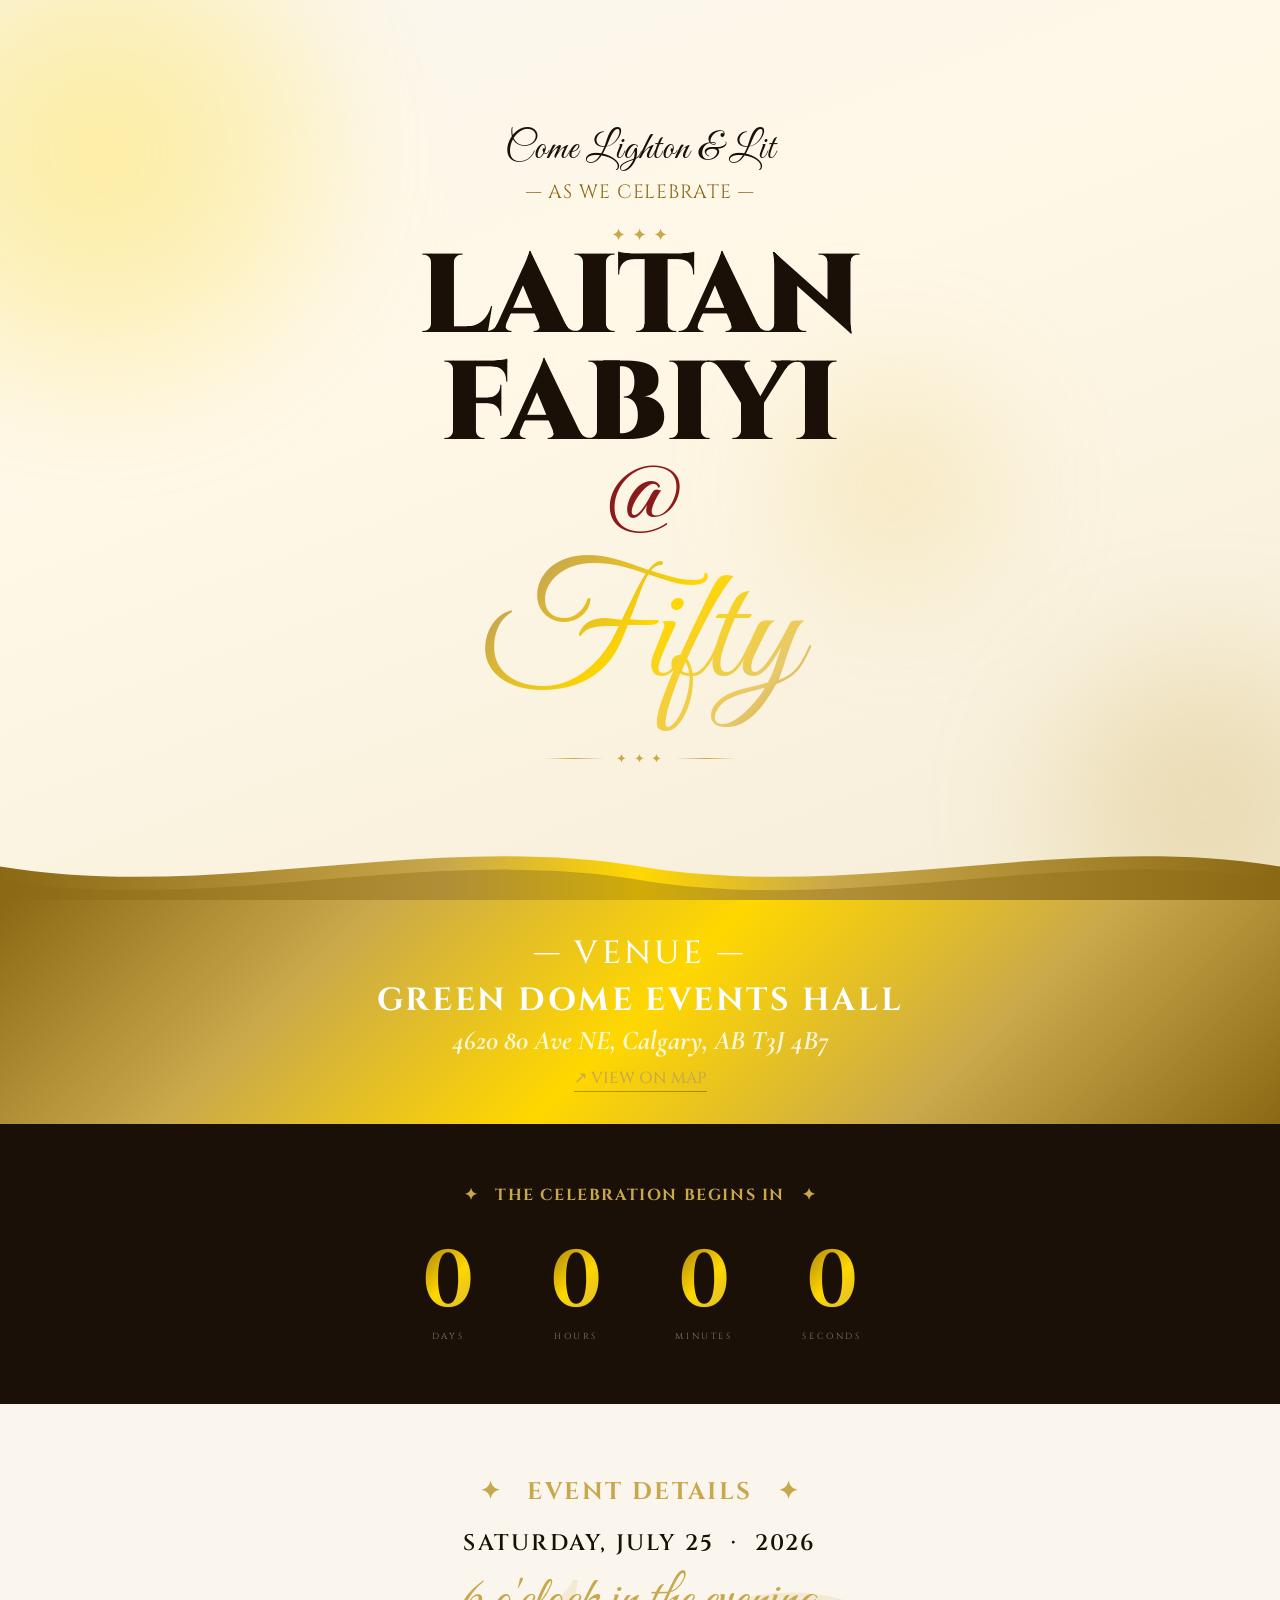
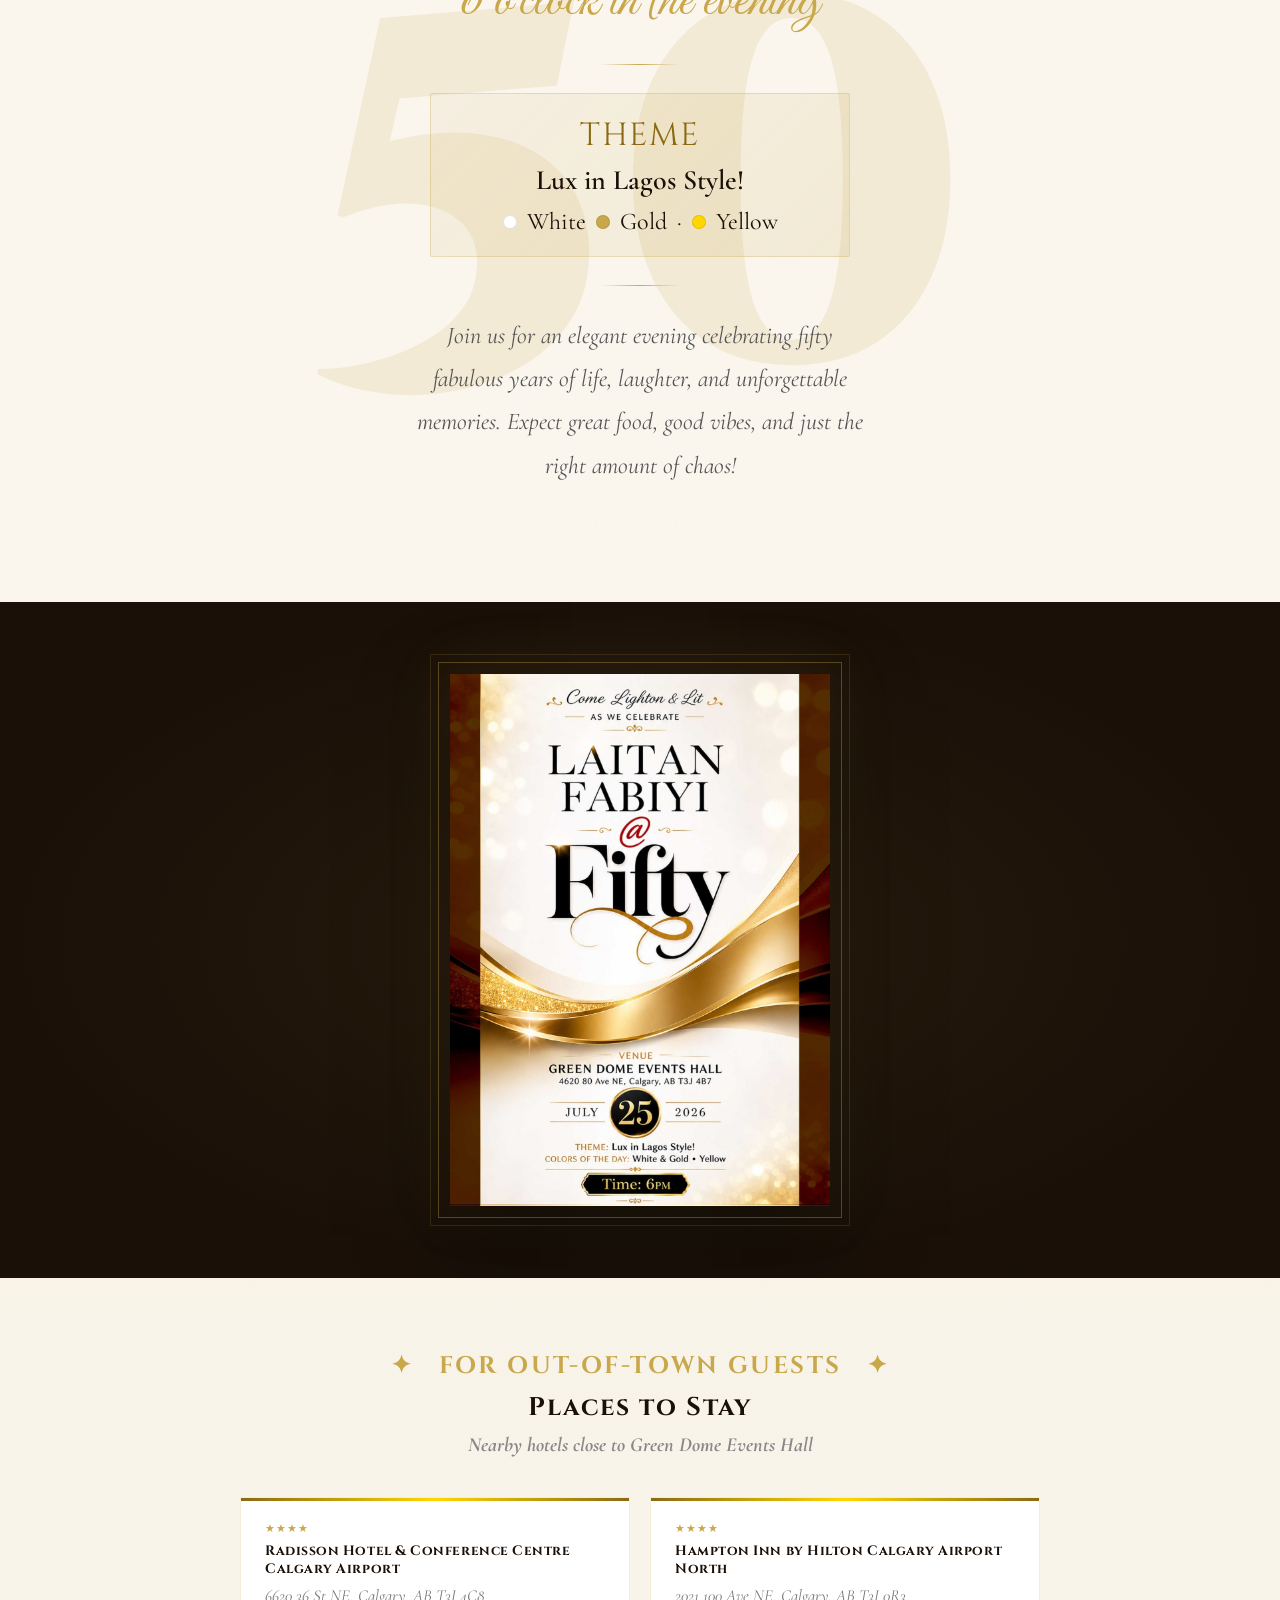
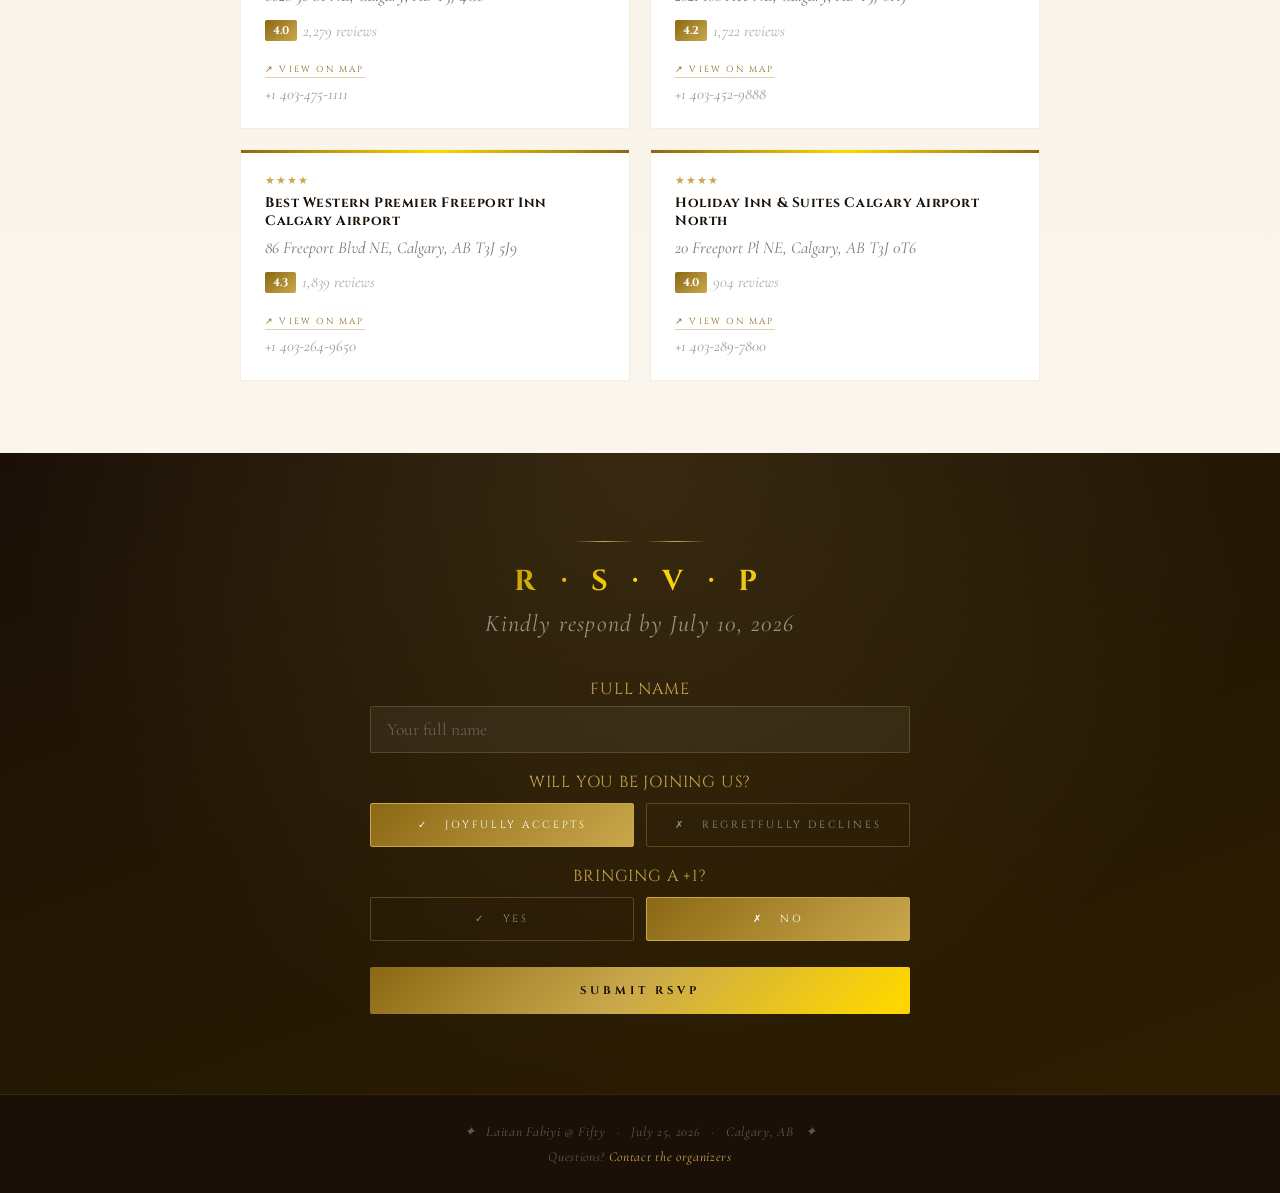
==== laitan50.html @ a682bfeb "First commit" ====
<!DOCTYPE html>
<html lang="en">
<head>
<meta charset="UTF-8">
<meta name="viewport" content="width=device-width, initial-scale=1.0">
<title>Laitan Fabiyi @ Fifty</title>
<link href="https://fonts.googleapis.com/css2?family=Cormorant+Garamond:ital,wght@0,300;0,400;0,600;1,300;1,400&family=Cinzel:wght@400;600;700;900&family=Great+Vibes&display=swap" rel="stylesheet">
<link rel="stylesheet" href="style.css">

</head>
<body>

<!-- ── HERO ── -->
<section class="hero">
  <div class="orb orb-1"></div>
  <div class="orb orb-2"></div>
  <div class="orb orb-3"></div>

  <div class="hero-inner">
    <p class="come-lighton">Come Lighton &amp; Lit</p>
    <p class="as-we-celebrate" style="opacity:0;animation:fadeUp 1s 0.4s forwards">— AS WE CELEBRATE —</p>

    <div class="deco-flourish" style="opacity:0;animation:fadeUp 1s 0.5s forwards">✦ ✦ ✦</div>

    <h1 class="name">LAITAN<br>FABIYI</h1>
    <span class="at-symbol">@</span>
    <span class="fifty">Fifty</span>

    <div class="deco-line" style="opacity:0;animation:fadeUp 1s 1.2s forwards;margin-top:20px;">
      ✦ ✦ ✦
    </div>
  </div>

  <!-- SVG Gold Wave -->
  <svg class="wave-divider" viewBox="0 0 1440 80" xmlns="http://www.w3.org/2000/svg" preserveAspectRatio="none">
    <defs>
      <linearGradient id="waveGrad" x1="0%" y1="0%" x2="100%" y2="0%">
        <stop offset="0%" style="stop-color:#8B6914"/>
        <stop offset="35%" style="stop-color:#C9A84C"/>
        <stop offset="50%" style="stop-color:#FFD700"/>
        <stop offset="65%" style="stop-color:#C9A84C"/>
        <stop offset="100%" style="stop-color:#8B6914"/>
      </linearGradient>
    </defs>
    <path d="M0,40 C240,80 480,0 720,40 C960,80 1200,0 1440,40 L1440,80 L0,80 Z" fill="url(#waveGrad)"/>
    <path d="M0,55 C240,95 480,15 720,55 C960,95 1200,15 1440,55 L1440,80 L0,80 Z" fill="rgba(139,105,20,0.4)"/>
  </svg>
</section>

<!-- ── GOLD BAND ── -->
<div class="gold-band">
  <p class="venue-label">— VENUE —</p>
  <p class="venue-name">Green Dome Events Hall</p>
  <p class="venue-address">4620 80 Ave NE, Calgary, AB T3J 4B7</p>
  <a class="map-link" href="https://maps.google.com/?q=4620+80+Ave+NE,+Calgary,+AB+T3J+4B7" target="_blank">
    ↗ View on Map
  </a>
</div>

<!-- ── COUNTDOWN ── -->
<section class="countdown-section">
  <h2>✦ &nbsp; The Celebration Begins In &nbsp; ✦</h2>
  <div class="countdown-grid">
    <div class="countdown-item">
      <span class="countdown-number" id="cd-days">—</span>
      <span class="countdown-label">Days</span>
    </div>
    <div class="countdown-item">
      <span class="countdown-number" id="cd-hours">—</span>
      <span class="countdown-label">Hours</span>
    </div>
    <div class="countdown-item">
      <span class="countdown-number" id="cd-mins">—</span>
      <span class="countdown-label">Minutes</span>
    </div>
    <div class="countdown-item">
      <span class="countdown-number" id="cd-secs">—</span>
      <span class="countdown-label">Seconds</span>
    </div>
  </div>
</section>

<!-- ── INFO ── -->
<section class="info-section">
  <div class="info-inner">
    <span class="section-tag">✦ &nbsp; Event Details &nbsp; ✦</span>

    <p class="info-date">SATURDAY, JULY 25 &nbsp;·&nbsp; 2026</p>
    <span class="info-time">6 o'clock in the evening</span>

    <div class="info-divider"></div>

    <div class="theme-block">
      <span class="theme-label">Theme</span>
      <span class="theme-value">Lux in Lagos Style!</span>
      <div class="colors-row">
        <span class="color-dot" style="background:#fff;"></span>
        <span>White</span>
        <span class="color-dot" style="background:#C9A84C;"></span>
        <span>Gold</span>
        <span>·</span>
        <span class="color-dot" style="background:#FFD700;"></span>
        <span>Yellow</span>
      </div>
    </div>

    <div class="info-divider"></div>

    <p style="font-family:'Cormorant Garamond',serif;font-size:1.5rem;color:#555;font-style:italic;line-height:1.8;max-width:460px;margin:0 auto;">
      Join us for an elegant evening celebrating fifty fabulous years of life, laughter, and unforgettable memories. Expect great food, good vibes, and just the right amount of chaos!
    </p>

    <div class="cal-links">
      <a class="cal-link" href="https://calendar.google.com/calendar/render?action=TEMPLATE&text=Laitan+Fabiyi+%40+Fifty&dates=20260725T180000/20260725T230000&location=4620+80+Ave+NE,+Calgary,+AB+T3J+4B7" target="_blank">+ Google Calendar</a>
      <a class="cal-link" href="data:text/calendar;charset=utf-8,BEGIN:VCALENDAR%0AVERSION:2.0%0ABEGIN:VEVENT%0ADTSTART:20260725T180000%0ADTEND:20260725T230000%0ASUMMARY:Laitan+Fabiyi+%40+Fifty%0ALOCATION:4620+80+Ave+NE+Calgary+AB+T3J+4B7%0AEND:VEVENT%0AEND:VCALENDAR" download="laitan50.ics">+ Apple / Outlook</a>
    </div>
  </div>
</section>


<!-- ── ORIGINAL INVITATION ── -->
<section class="invite-section">
  <div class="invite-frame">
    <img src = "iv.jpeg">
    </div>
</section>

<!-- ── PLACES TO STAY ── -->
<section class="hotels-section">
  <div class="hotels-inner">
    <span class="section-tag">✦ &nbsp; For Out-of-Town Guests &nbsp; ✦</span>
    <h2 class="hotels-heading">Places to Stay</h2>
    <p class="hotels-sub">Nearby hotels close to Green Dome Events Hall</p>
    <div class="hotels-grid">

      <div class="hotel-card">
        <div class="hotel-stars">★★★★</div>
        <div class="hotel-name">Radisson Hotel & Conference Centre Calgary Airport</div>
        <div class="hotel-address">6620 36 St NE, Calgary, AB T3J 4C8</div>
        <div class="hotel-rating">
          <span class="rating-badge">4.0</span>
          <span class="rating-count">2,279 reviews</span>
        </div>
        <a class="hotel-book-link" href="https://maps.google.com/?q=Radisson+Hotel+Conference+Centre+Calgary+Airport" target="_blank">↗ View on Map</a>
        <div class="hotel-phone">+1 403-475-1111</div>
      </div>

      <div class="hotel-card">
        <div class="hotel-stars">★★★★</div>
        <div class="hotel-name">Hampton Inn by Hilton Calgary Airport North</div>
        <div class="hotel-address">2021 100 Ave NE, Calgary, AB T3J 0R3</div>
        <div class="hotel-rating">
          <span class="rating-badge">4.2</span>
          <span class="rating-count">1,722 reviews</span>
        </div>
        <a class="hotel-book-link" href="https://maps.google.com/?q=Hampton+Inn+Hilton+Calgary+Airport+North" target="_blank">↗ View on Map</a>
        <div class="hotel-phone">+1 403-452-9888</div>
      </div>

      <div class="hotel-card">
        <div class="hotel-stars">★★★★</div>
        <div class="hotel-name">Best Western Premier Freeport Inn Calgary Airport</div>
        <div class="hotel-address">86 Freeport Blvd NE, Calgary, AB T3J 5J9</div>
        <div class="hotel-rating">
          <span class="rating-badge">4.3</span>
          <span class="rating-count">1,839 reviews</span>
        </div>
        <a class="hotel-book-link" href="https://maps.google.com/?q=Best+Western+Premier+Freeport+Inn+Calgary+Airport" target="_blank">↗ View on Map</a>
        <div class="hotel-phone">+1 403-264-9650</div>
      </div>

      <div class="hotel-card">
        <div class="hotel-stars">★★★★</div>
        <div class="hotel-name">Holiday Inn & Suites Calgary Airport North</div>
        <div class="hotel-address">20 Freeport Pl NE, Calgary, AB T3J 0T6</div>
        <div class="hotel-rating">
          <span class="rating-badge">4.0</span>
          <span class="rating-count">904 reviews</span>
        </div>
        <a class="hotel-book-link" href="https://maps.google.com/?q=Holiday+Inn+Suites+Calgary+Airport+North" target="_blank">↗ View on Map</a>
        <div class="hotel-phone">+1 403-289-7800</div>
      </div>

    </div>
  </div>
</section>

<!-- ── RSVP ── -->
<section class="rsvp-section" id="rsvp">
  <div class="rsvp-inner">
    <div class="deco-line" style="color:rgba(201,168,76,0.4);margin-bottom:20px;">
    </div>
    <h2>R · S · V · P</h2>
    <p class="rsvp-deadline">Kindly respond by July 10, 2026</p>

    <div id="rsvp-form">
      <div class="form-group">
        <label>Full Name</label>
        <input type="text" id="f-name" placeholder="Your full name" autocomplete="name"/>
      </div>

      <label style="font-family:'Cinzel',serif;font-size:1rem;letter-spacing:0.05em;color:var(--gold);text-transform:uppercase;display:block;margin-bottom:10px;">Will you be joining us?</label>
      <div class="attend-row">
        <button class="attend-btn selected" id="btn-yes" onclick="selectAttend('yes')">✓ &nbsp; Joyfully Accepts</button>
        <button class="attend-btn" id="btn-no" onclick="selectAttend('no')">✗ &nbsp; Regretfully Declines</button>
      </div>

      <label style="font-family:'Cinzel',serif;font-size:1rem;letter-spacing:0.05em;color:var(--gold);text-transform:uppercase;display:block;margin-bottom:10px;">Bringing a +1?</label>
      <div class="attend-row">
        <button class="attend-btn" id="btn-plus1-yes" onclick="selectPlus1('yes')">✓ &nbsp; Yes</button>
        <button class="attend-btn selected" id="btn-plus1-no" onclick="selectPlus1('no')">✗ &nbsp; No</button>
      </div>

      <div class="form-group" id="plus1-name-group" style="display:none;">
        <label>Your +1's Name</label>
        <input type="text" id="f-plus1" placeholder="+1's full name"/>
      </div>

      <button class="submit-btn" onclick="submitRSVP()">Submit RSVP</button>
    </div>

    <div class="success-msg" id="success-msg">
      <span class="checkmark">✦</span>
      <p>Thank you, <strong id="success-name"></strong>!<br><br>
      Your RSVP has been received. We look forward to celebrating this golden milestone with you.<br><br>
      <em style="font-size:0.85rem;color:rgba(255,255,255,0.4);">Lux in Lagos Style — July 25, 2026</em></p>
    </div>
  </div>
</section>

<!-- ── FOOTER ── -->
<footer>
  <p>✦ &nbsp; <em>Laitan Fabiyi @ Fifty</em> &nbsp; · &nbsp; July 25, 2026 &nbsp; · &nbsp; Calgary, AB &nbsp; ✦</p>
  <p style="margin-top:8px;">Questions? <a href="tel:4034047614">Contact the organizers</a></p>
</footer>

<script src="script.js"></script>

</body>
</html>
---- style.css ----
*, *::before, *::after { box-sizing: border-box; margin: 0; padding: 0; }

  :root {
    --gold: #C9A84C;
    --gold-light: #E8C96B;
    --gold-bright: #FFD700;
    --gold-dark: #8B6914;
    --cream: #FAF6EE;
    --white: #FFFFFF;
    --black: #1a1008;
    --brown-dark: #3D1F00;
  }

  html { scroll-behavior: smooth; }

  body {
    background: var(--cream);
    color: var(--black);
    font-family: 'Cormorant Garamond', Georgia, serif;
    overflow-x: hidden;
    min-height: 100vh;
    font-size: 18px;
  }

  /* ── HERO ── */
  .hero {
    position: relative;
    min-height: 100vh;
    display: flex;
    flex-direction: column;
    align-items: center;
    justify-content: center;
    overflow: hidden;
    background: linear-gradient(160deg, #FAF6EE 0%, #FFF8E7 40%, #F5EDD8 100%);
  }

  /* Bokeh orbs */
  .orb {
    position: absolute;
    border-radius: 50%;
    filter: blur(60px);
    opacity: 0.35;
    pointer-events: none;
  }
  .orb-1 { width: 500px; height: 500px; background: radial-gradient(circle, #FFD700, transparent); top: -100px; left: -150px; animation: drift 12s ease-in-out infinite alternate; }
  .orb-2 { width: 350px; height: 350px; background: radial-gradient(circle, #C9A84C, transparent); bottom: -80px; right: -100px; animation: drift 15s ease-in-out infinite alternate-reverse; }
  .orb-3 { width: 250px; height: 250px; background: radial-gradient(circle, #E8C96B, transparent); top: 40%; left: 60%; animation: drift 10s ease-in-out infinite alternate; }

  @keyframes drift { from { transform: translate(0,0) scale(1); } to { transform: translate(30px, 20px) scale(1.08); } }

  /* Gold ribbon waves */
  .ribbon-top, .ribbon-bottom {
    position: absolute;
    left: 0; right: 0;
    pointer-events: none;
    z-index: 1;
  }
  .ribbon-top { top: 0; }
  .ribbon-bottom { bottom: 0; transform: rotate(180deg); }

  /* Decorative lines */
  .deco-line {
    display: flex;
    align-items: center;
    gap: 12px;
    justify-content: center;
    margin: 8px 0;
    color: var(--gold);
    font-size: 0.8rem;
    letter-spacing: 0.15em;
  }
  .deco-line::before, .deco-line::after {
    content: '';
    display: block;
    height: 1px;
    width: 60px;
    background: linear-gradient(90deg, transparent, var(--gold), transparent);
  }
  .deco-flourish {
    color: var(--gold);
    font-size: 1.1rem;
    letter-spacing: 0.05em;
  }

  .hero-inner {
    position: relative;
    z-index: 2;
    text-align: center;
    padding: 60px 24px;
    max-width: 700px;
    width: 100%;
  }

  .come-lighton {
    font-family: 'Great Vibes', cursive;
    font-size: clamp(1.6rem, 4vw, 2.4rem);
    color: var(--black);
    letter-spacing: 0.02em;
    opacity: 0;
    animation: fadeUp 1s 0.2s forwards;
  }

  .as-we-celebrate {
    font-family: 'Cinzel', serif;
    font-size: clamp(1rem, 1.5vw, 1.75rem);
    letter-spacing: 0.05em;
    color: var(--gold-dark);
    margin: 6px 0 20px;
    opacity: 0;
    animation: fadeUp 1s 0.4s forwards;
  }

  .name {
    font-family: 'Cinzel', serif;
    font-size: clamp(3rem, 12vw, 7rem);
    font-weight: 900;
    line-height: 0.95;
    color: var(--black);
    text-transform: uppercase;
    letter-spacing: -0.01em;
    opacity: 0;
    animation: fadeUp 1s 0.6s forwards;
  }

  .at-symbol {
    font-family: 'Great Vibes', cursive;
    font-size: clamp(2.5rem, 8vw, 5rem);
    color: #8B1A1A;
    line-height: 1;
    display: block;
    margin: 4px 0;
    opacity: 0;
    animation: fadeUp 1s 0.8s forwards;
  }

  .fifty {
    font-family: 'Great Vibes', cursive;
    font-size: clamp(4rem, 16vw, 10rem);
    background: linear-gradient(135deg, #8B6914 0%, #C9A84C 30%, #FFD700 50%, #E8C96B 70%, #8B6914 100%);
    -webkit-background-clip: text;
    -webkit-text-fill-color: transparent;
    background-clip: text;
    line-height: 1.15;
    display: block;
    opacity: 0;
    animation: fadeUp 1s 1s forwards;
  }

  @keyframes fadeUp {
    from { opacity: 0; transform: translateY(24px); }
    to   { opacity: 1; transform: translateY(0); }
  }

  /* Gold wave SVG at bottom of hero */
  .wave-divider {
    position: absolute;
    bottom: -2px;
    left: 0; right: 0;
    z-index: 3;
  }

  /* ── DETAILS BAND ── */
  .gold-band {
    background: linear-gradient(135deg, #8B6914, #C9A84C, #FFD700, #C9A84C, #8B6914);
    padding: 32px 24px;
    text-align: center;
    position: relative;
    z-index: 4;
  }
  .gold-band .venue-label {
    font-family: 'Cinzel', serif;
    font-size: 2rem;
    font-weight: 500;
    letter-spacing: 0.1em;
    color: #ffff;
    margin-bottom: 4px;
  }
  .gold-band .venue-name {
    font-family: 'Cinzel', serif;
    font-size: clamp(1.5rem, 3vw, 2rem);
    font-weight: 700;
    color: #fff;
    letter-spacing: 0.08em;
    text-transform: uppercase;
  }
  .gold-band .venue-address {
    font-family: 'Cormorant Garamond', serif;
    font-size: 1.7rem;
    font-weight: 700;
    color: rgba(255,255,255,0.85);
    margin-top: 2px;
    font-style: italic;
  }

  /* ── COUNTDOWN ── */
  .countdown-section {
    background: var(--black);
    padding: 60px 24px;
    text-align: center;
  }
  .countdown-section h2 {
    font-family: 'Cinzel', serif;
    font-size: 1rem;
    letter-spacing: 0.1em;
    color: var(--gold);
    margin-bottom: 36px;
    text-transform: uppercase;
  }
  .countdown-grid {
    display: flex;
    justify-content: center;
    gap: clamp(16px, 4vw, 48px);
    flex-wrap: wrap;
  }
  .countdown-item {
    text-align: center;
  }
  .countdown-number {
    font-family: 'Cinzel', serif;
    font-size: clamp(2.5rem, 8vw, 5rem);
    font-weight: 700;
    background: linear-gradient(135deg, #8B6914, #FFD700, #C9A84C);
    -webkit-background-clip: text;
    -webkit-text-fill-color: transparent;
    background-clip: text;
    line-height: 1;
    min-width: 80px;
    display: block;
  }
  .countdown-label {
    font-family: 'Cinzel', serif;
    font-size: 0.55rem;
    letter-spacing: 0.3em;
    color: rgba(255,255,255,0.45);
    margin-top: 6px;
    text-transform: uppercase;
  }

  /* ── INFO SECTION ── */
  .info-section {
    background: var(--cream);
    padding: 72px 24px;
    text-align: center;
    position: relative;
    overflow: hidden;
  }
  .info-section::before {
    content: '50';
    position: absolute;
    font-family: 'Cinzel', serif;
    font-size: 40vw;
    font-weight: 900;
    color: rgba(201,168,76,0.15);
    top: 50%;
    left: 50%;
    transform: translate(-50%, -50%);
    pointer-events: none;
    line-height: 1;
  }
  .info-inner {
    position: relative;
    z-index: 1;
    max-width: 600px;
    margin: 0 auto;
  }
  .section-tag {
    font-family: 'Cinzel', serif;
    font-size: 1.5rem;
    font-weight: 700;
    letter-spacing: 0.1em;
    color: var(--gold);
    text-transform: uppercase;
    display: block;
    margin-bottom: 20px;
  }
  .info-date {
    font-family: 'Cinzel', serif;
    font-size: clamp(1rem, 3vw, 1.4rem);
    font-weight: 600;
    letter-spacing: 0.1em;
    color: var(--black);
    margin-bottom: 4px;
  }
  .info-time {
    font-family: 'Great Vibes', cursive;
    font-size: clamp(2rem, 6vw, 3.5rem);
    color: var(--gold);
    display: block;
    margin: 8px 0;
  }
  .info-divider {
    width: 80px;
    height: 1px;
    background: linear-gradient(90deg, transparent, var(--gold), transparent);
    margin: 28px auto;
  }
  .theme-block {
    background: linear-gradient(135deg, rgba(201,168,76,0.08), rgba(201,168,76,0.15));
    border: 1px solid rgba(201,168,76,0.3);
    border-radius: 2px;
    padding: 20px 32px;
    margin: 24px auto;
    max-width: 420px;
  }
  .theme-label {
    font-family: 'Cinzel', serif;
    font-size: 2rem;
    letter-spacing: 0.05em;
    color: var(--gold-dark);
    text-transform: uppercase;
    display: block;
    margin-bottom: 6px;
  }
  .theme-value {
    font-family: 'Cormorant Garamond', serif;
    font-size: 1.75rem;
    font-weight: 600;
    color: var(--black);
  }
  .colors-row {
    display: flex;
    justify-content: center;
    align-items: center;
    gap: 10px;
    margin-top: 10px;
    font-family: 'Cormorant Garamond', serif;
    font-size: 1.5rem;
    color: var(--black);
  }
  .color-dot {
    width: 14px;
    height: 14px;
    border-radius: 50%;
    display: inline-block;
    border: 1px solid rgba(0,0,0,0.1);
  }

  /* ── RSVP ── */
  .rsvp-section {
    background: linear-gradient(160deg, #1a1008, #2d1e00);
    padding: 80px 24px;
    text-align: center;
    position: relative;
    overflow: hidden;
  }
  .rsvp-section::before {
    content: '';
    position: absolute;
    inset: 0;
    background: radial-gradient(ellipse at 50% 0%, rgba(201,168,76,0.15) 0%, transparent 70%);
  }
  .rsvp-inner {
    position: relative;
    z-index: 1;
    max-width: 540px;
    margin: 0 auto;
  }
  .rsvp-section h2 {
    font-family: 'Cinzel', serif;
    font-size: clamp(1.2rem, 4vw, 1.8rem);
    font-weight: 700;
    letter-spacing: 0.3em;
    background: linear-gradient(135deg, #8B6914, #FFD700, #C9A84C);
    -webkit-background-clip: text;
    -webkit-text-fill-color: transparent;
    background-clip: text;
    margin-bottom: 8px;
  }
  .rsvp-deadline {
    font-family: 'Cormorant Garamond', serif;
    font-size: 1.5rem;
    color: rgba(255,255,255,0.5);
    font-style: italic;
    margin-bottom: 40px;
    letter-spacing: 0.05em;
  }

  .form-group {
    margin-bottom: 18px;
    text-align: center;
  }
  .form-group label {
    font-family: 'Cinzel', serif;
    font-size: 1rem;
    letter-spacing: 0.05em;
    color: var(--gold);
    text-transform: uppercase;
    display: block;
    margin-bottom: 6px;
  }
  .form-group input, .form-group select {
    width: 100%;
    background: rgba(255,255,255,0.05);
    border: 1px solid rgba(201,168,76,0.25);
    border-radius: 2px;
    padding: 12px 16px;
    font-family: 'Cormorant Garamond', serif;
    font-size: 1.1rem;
    color: #fff;
    outline: none;
    transition: border-color 0.3s;
    -webkit-appearance: none;
  }
  .form-group input::placeholder { color: rgba(255,255,255,0.25); }
  .form-group input:focus, .form-group select:focus {
    border-color: var(--gold);
    background: rgba(201,168,76,0.08);
  }
  .form-group select option { background: #1a1008; color: #fff; }

  .attend-row {
    display: flex;
    gap: 12px;
    margin-bottom: 18px;
  }
  .attend-btn {
    flex: 1;
    padding: 14px;
    border: 1px solid rgba(201,168,76,0.3);
    background: transparent;
    color: rgba(255,255,255,0.5);
    font-family: 'Cinzel', serif;
    font-size: 0.65rem;
    letter-spacing: 0.25em;
    cursor: pointer;
    transition: all 0.3s;
    border-radius: 2px;
    text-transform: uppercase;
  }
  .attend-btn:hover { border-color: var(--gold); color: var(--gold); }
  .attend-btn.selected {
    background: linear-gradient(135deg, #8B6914, #C9A84C);
    border-color: var(--gold);
    color: #fff;
  }

  .submit-btn {
    width: 100%;
    padding: 16px;
    background: linear-gradient(135deg, #8B6914, #C9A84C, #FFD700, #C9A84C, #8B6914);
    background-size: 200%;
    border: none;
    color: var(--black);
    font-family: 'Cinzel', serif;
    font-size: 0.7rem;
    font-weight: 700;
    letter-spacing: 0.35em;
    text-transform: uppercase;
    cursor: pointer;
    border-radius: 2px;
    margin-top: 8px;
    transition: background-position 0.4s, transform 0.2s;
  }
  .submit-btn:hover { background-position: right; transform: translateY(-1px); }
  .submit-btn:active { transform: translateY(0); }

  .success-msg {
    display: none;
    background: rgba(201,168,76,0.1);
    border: 1px solid rgba(201,168,76,0.4);
    border-radius: 2px;
    padding: 24px;
    text-align: center;
  }
  .success-msg .checkmark {
    font-size: 2.5rem;
    display: block;
    margin-bottom: 12px;
  }
  .success-msg p {
    font-family: 'Cormorant Garamond', serif;
    font-size: 1.25rem;
    color: rgba(255,255,255,0.8);
    line-height: 1.6;
  }
  .success-msg strong {
    color: var(--gold-light);
    font-style: italic;
  }

  /* ── FOOTER ── */
  footer {
    background: var(--black);
    padding: 28px 24px;
    text-align: center;
    border-top: 1px solid rgba(201,168,76,0.15);
  }
  footer p {
    font-family: 'Cormorant Garamond', serif;
    font-size: 0.85rem;
    color: rgba(255,255,255,0.3);
    font-style: italic;
    letter-spacing: 0.05em;
  }
  footer a { color: var(--gold); text-decoration: none; }

  /* ── MAP LINK ── */
  .map-link {
    display: inline-flex;
    align-items: center;
    gap: 6px;
    font-family: 'Cinzel', serif;
    font-size: 1rem;
    font-weight: 500;
    color: var(--gold);
    text-decoration: none;
    text-transform: uppercase;
    margin-top: 10px;
    border-bottom: 1px solid rgba(0, 0, 0, 0.3);
    padding-bottom: 2px;
    transition: border-color 0.3s;
  }
  .map-link:hover { border-color: var(--gold); }

  /* Calendar add */
  .cal-links {
    display: flex;
    justify-content: center;
    gap: 16px;
    margin-top: 28px;
    flex-wrap: wrap;
  }
  .cal-link {
    font-family: 'Cinzel', serif;
    font-size: 0.55rem;
    letter-spacing: 0.2em;
    color: rgba(255,255,255,0.4);
    text-decoration: none;
    border-bottom: 1px solid rgba(255,255,255,0.15);
    padding-bottom: 2px;
    transition: color 0.3s, border-color 0.3s;
    text-transform: uppercase;
  }
  .cal-link:hover { color: var(--gold); border-color: var(--gold); }


  /* ── INVITE IMAGE ── */
  .invite-section {
    background: var(--black);
    padding: 72px 24px;
    display: flex;
    flex-direction: column;
    align-items: center;
    position: relative;
    overflow: hidden;
  }
  .invite-section::before {
    content: '';
    position: absolute;
    inset: 0;
    background: radial-gradient(ellipse at 50% 50%, rgba(201,168,76,0.08) 0%, transparent 70%);
  }
  .invite-frame {
    position: relative;
    z-index: 1;
    max-width: 380px;
    width: 100%;
  }
  .invite-frame::before {
    content: '';
    position: absolute;
    inset: -12px;
    border: 1px solid rgba(201,168,76,0.35);
    pointer-events: none;
    z-index: 2;
  }
  .invite-frame::after {
    content: '';
    position: absolute;
    inset: -20px;
    border: 1px solid rgba(201,168,76,0.15);
    pointer-events: none;
    z-index: 2;
  }
  .invite-frame img {
    width: 100%;
    display: block;
    box-shadow: 0 30px 80px rgba(0,0,0,0.6), 0 0 60px rgba(201,168,76,0.15);
  }
  .invite-caption {
    font-family: 'Great Vibes', cursive;
    font-size: 1.6rem;
    color: rgba(201,168,76,0.6);
    margin-top: 32px;
    position: relative;
    z-index: 1;
    letter-spacing: 0.05em;
  }

  /* ── HOTELS ── */
  .hotels-section {
    background: var(--cream);
    padding: 72px 24px;
    position: relative;
    overflow: hidden;
  }
  .hotels-section::before {
    content: '';
    position: absolute;
    inset: 0;
    background: linear-gradient(180deg, rgba(201,168,76,0.04) 0%, transparent 100%);
    pointer-events: none;
  }
  .hotels-inner {
    max-width: 800px;
    margin: 0 auto;
    position: relative;
    z-index: 1;
  }
  .hotels-inner .section-tag { display: block; text-align: center; margin-bottom: 8px; }
  .hotels-heading {
    font-family: 'Cinzel', serif;
    font-size: clamp(1.1rem, 3vw, 1.6rem);
    font-weight: 700;
    text-align: center;
    color: var(--black);
    letter-spacing: 0.08em;
    margin-bottom: 8px;
  }
  .hotels-sub {
    font-family: 'Cormorant Garamond', serif;
    font-size: 1.25rem;
    font-weight: 700;
    color: #888;
    font-style: italic;
    text-align: center;
    margin-bottom: 40px;
  }
  .hotels-grid {
    display: grid;
    grid-template-columns: repeat(auto-fit, minmax(280px, 1fr));
    gap: 20px;
  }
  .hotel-card {
    border: 1px solid rgba(201,168,76,0.2);
    background: #fff;
    padding: 24px;
    position: relative;
    transition: box-shadow 0.3s, transform 0.3s;
  }
  .hotel-card:hover {
    box-shadow: 0 8px 40px rgba(201,168,76,0.12);
    transform: translateY(-2px);
  }
  .hotel-card::before {
    content: '';
    position: absolute;
    top: 0; left: 0; right: 0;
    height: 3px;
    background: linear-gradient(90deg, #8B6914, #FFD700, #8B6914);
  }
  .hotel-stars {
    color: var(--gold);
    font-size: 0.7rem;
    letter-spacing: 0.1em;
    margin-bottom: 8px;
  }
  .hotel-name {
    font-family: 'Cinzel', serif;
    font-size: 0.85rem;
    font-weight: 700;
    color: var(--black);
    letter-spacing: 0.04em;
    margin-bottom: 6px;
    line-height: 1.3;
  }
  .hotel-address {
    font-family: 'Cormorant Garamond', serif;
    font-size: 1.05rem;
    color: #777;
    font-style: italic;
    margin-bottom: 12px;
    line-height: 1.4;
  }
  .hotel-rating {
    display: flex;
    align-items: center;
    gap: 6px;
    margin-bottom: 14px;
  }
  .rating-badge {
    background: linear-gradient(135deg, #8B6914, #C9A84C);
    color: #fff;
    font-family: 'Cinzel', serif;
    font-size: 0.7rem;
    font-weight: 700;
    padding: 3px 8px;
    border-radius: 2px;
  }
  .rating-count {
    font-family: 'Cormorant Garamond', serif;
    font-size: 1rem;
    color: #aaa;
    font-style: italic;
  }
  .hotel-book-link {
    display: inline-block;
    font-family: 'Cinzel', serif;
    font-size: 0.55rem;
    letter-spacing: 0.25em;
    color: var(--gold-dark);
    text-decoration: none;
    border-bottom: 1px solid rgba(139,105,20,0.3);
    padding-bottom: 2px;
    text-transform: uppercase;
    transition: border-color 0.3s, color 0.3s;
  }
  .hotel-book-link:hover { color: var(--gold); border-color: var(--gold); }
  .hotel-phone {
    font-family: 'Cormorant Garamond', serif;
    font-size: 1rem;
    color: #999;
    margin-top: 6px;
    font-style: italic;
  }

  @media (max-width: 480px) {
    .countdown-grid { gap: 20px; }
    .attend-row { flex-direction: column; }
  }
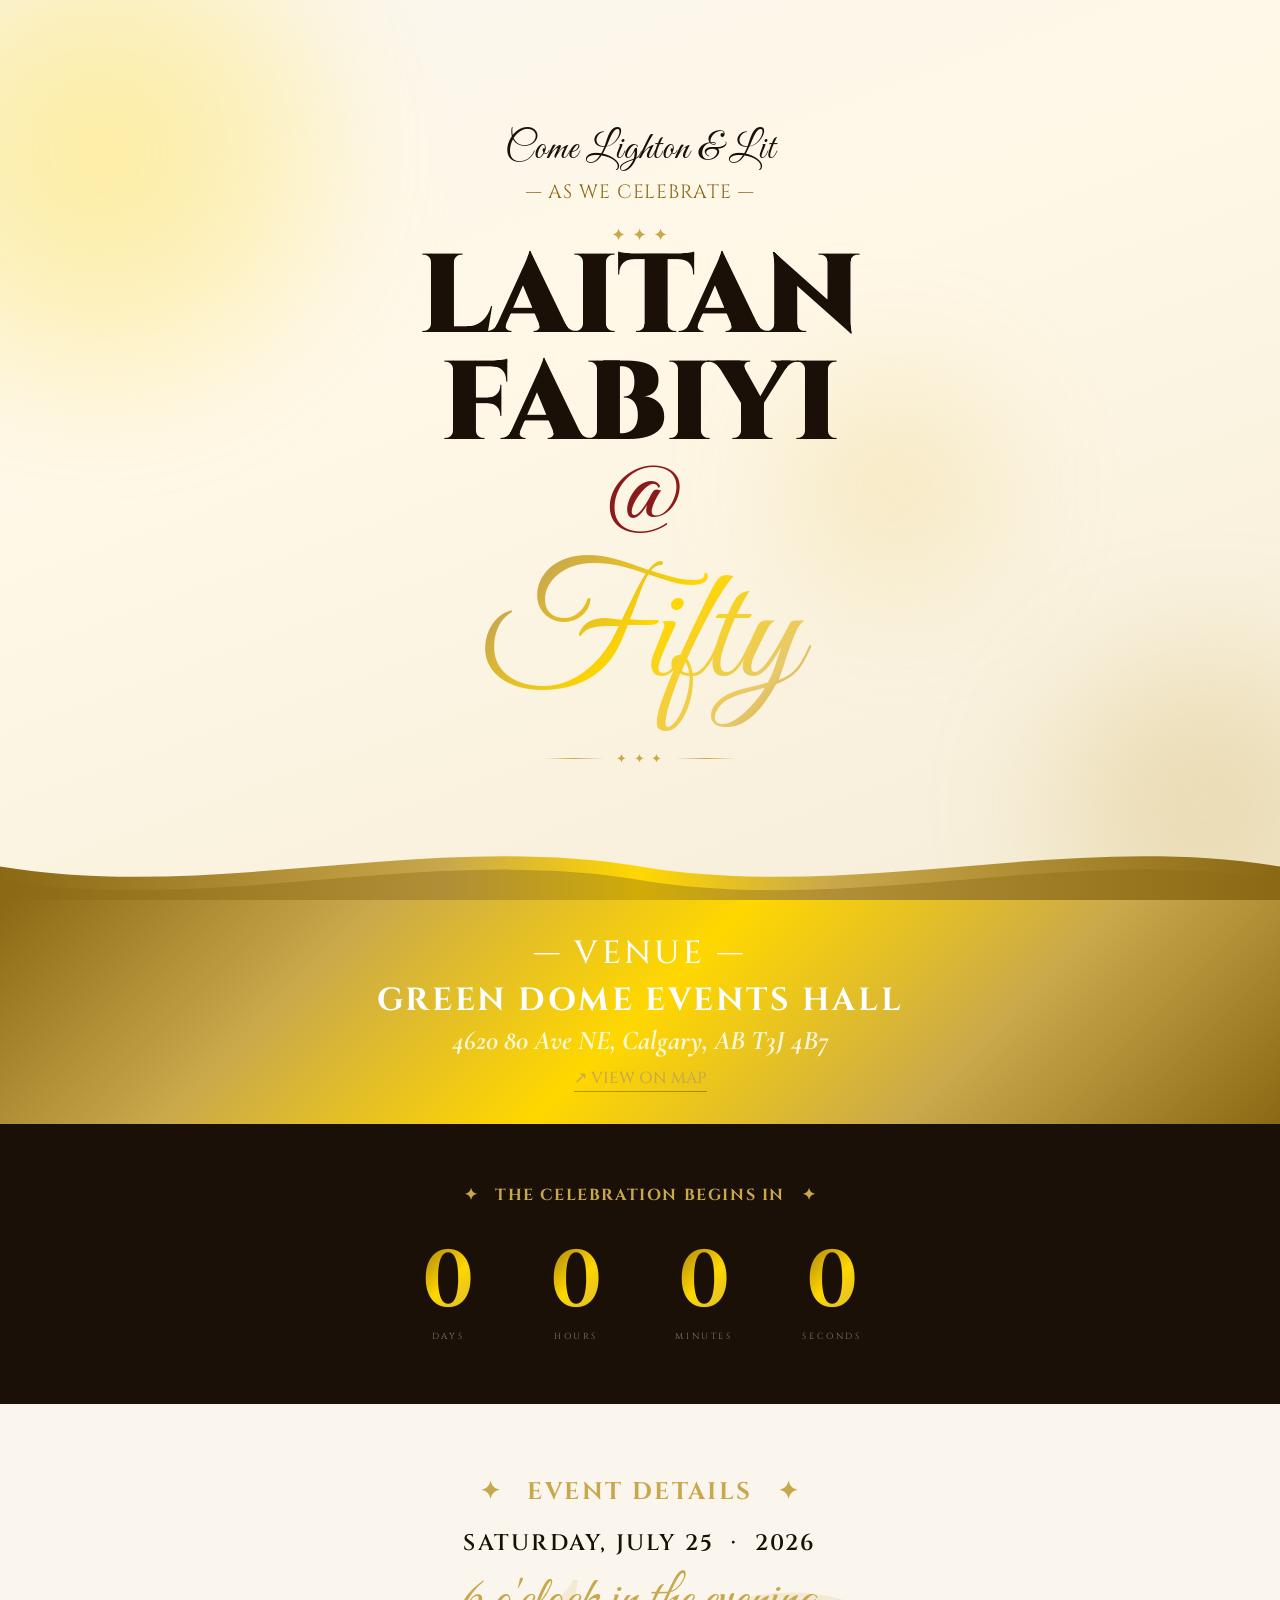
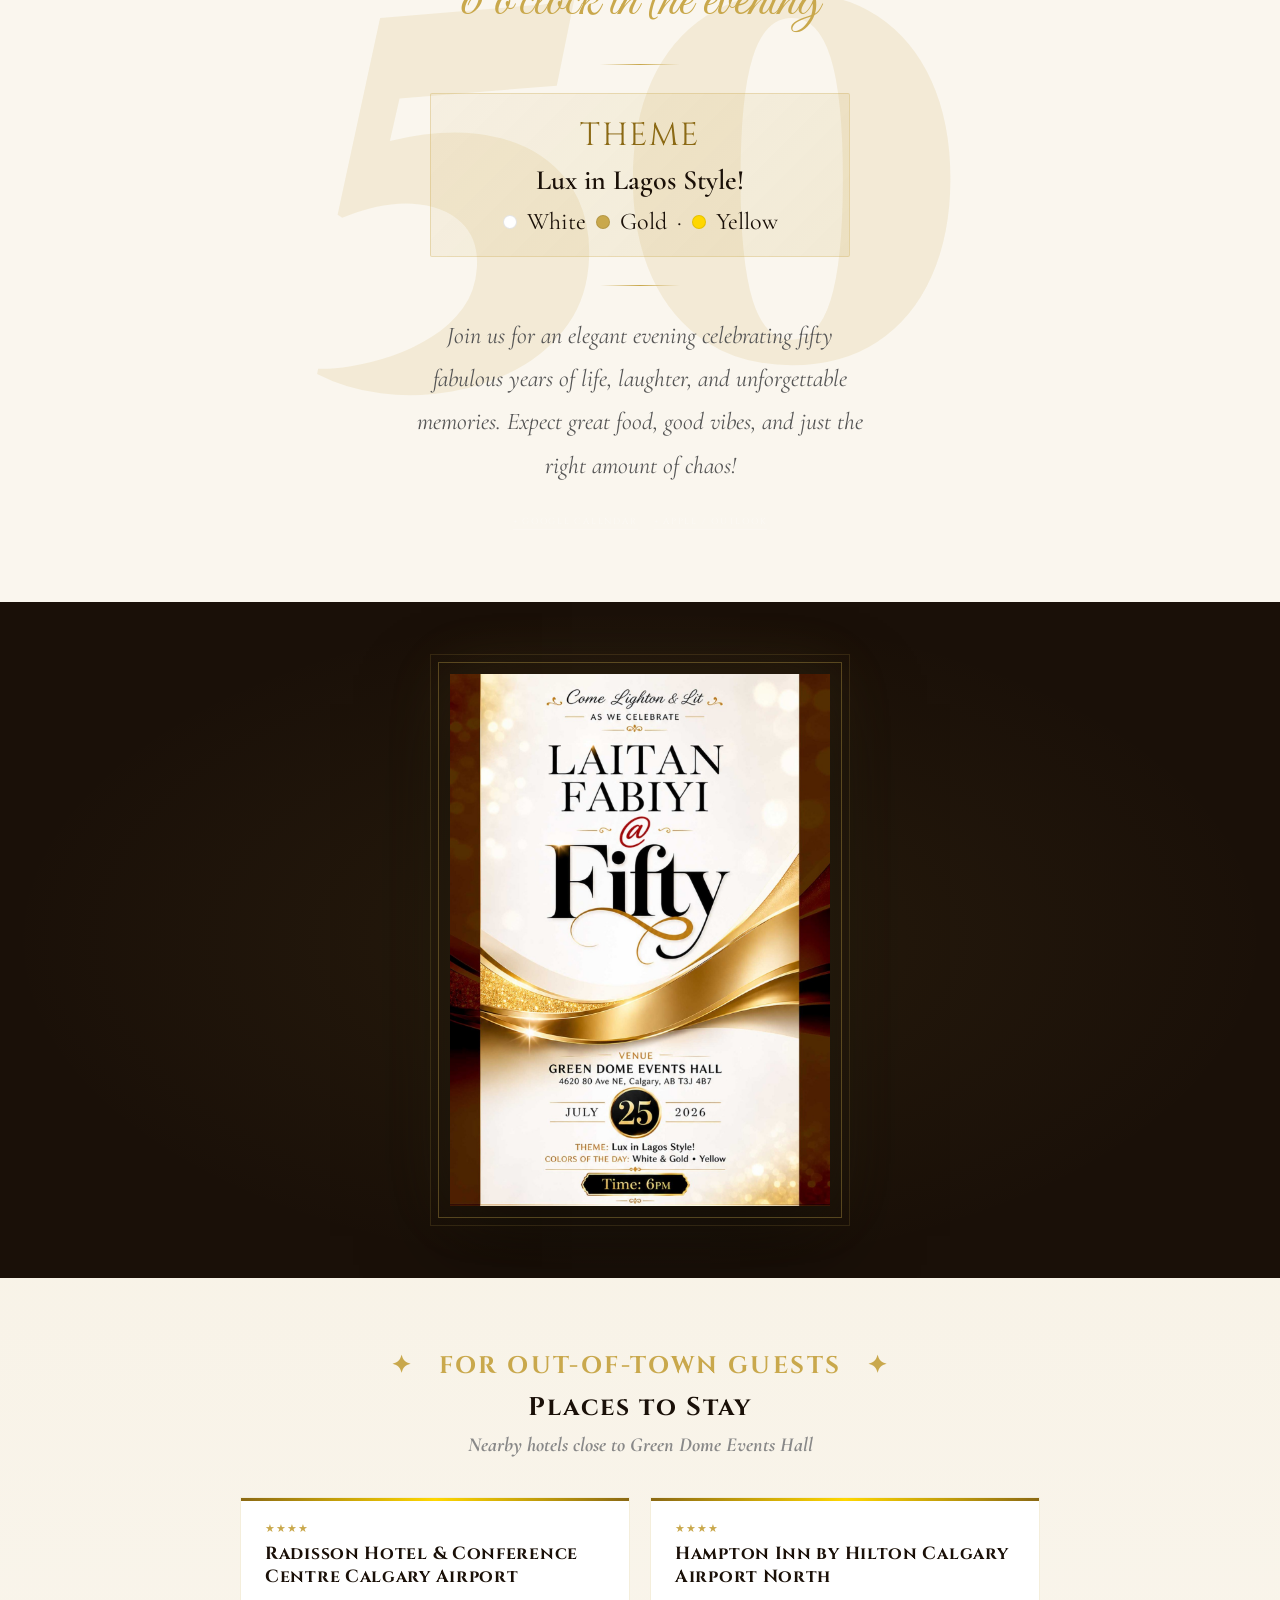
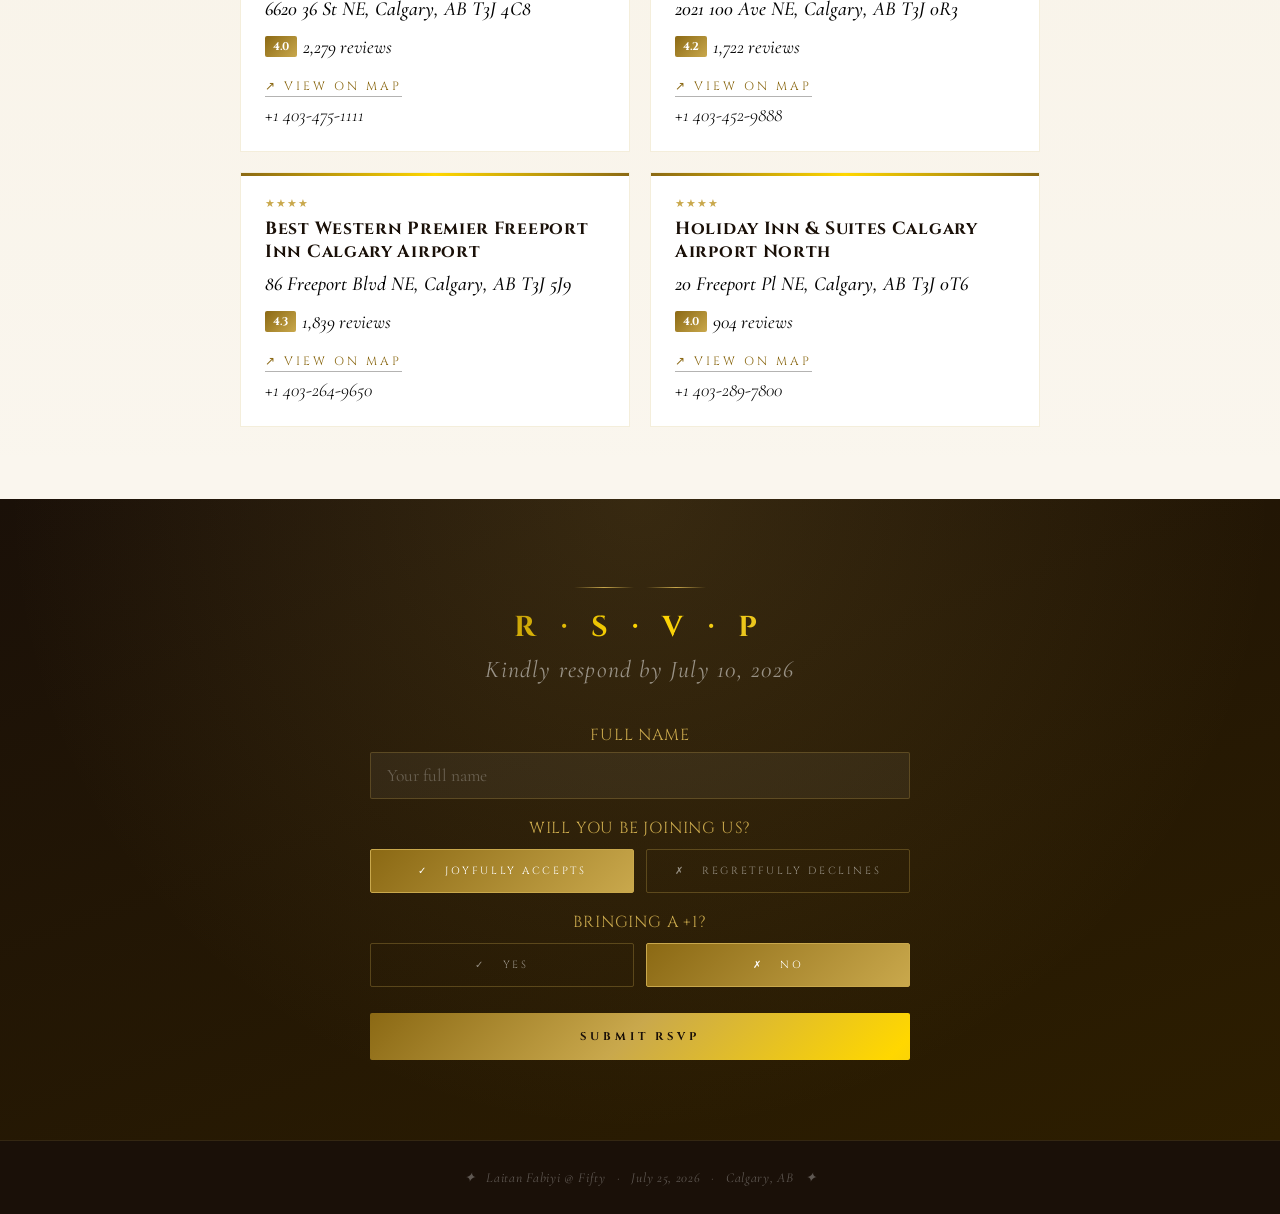
==== commit 72078521: "Fixes" ====
--- a/laitan50.html
+++ b/laitan50.html
@@ -231,7 +231,6 @@
 <!-- ── FOOTER ── -->
 <footer>
   <p>✦ &nbsp; <em>Laitan Fabiyi @ Fifty</em> &nbsp; · &nbsp; July 25, 2026 &nbsp; · &nbsp; Calgary, AB &nbsp; ✦</p>
-  <p style="margin-top:8px;">Questions? <a href="tel:4034047614">Contact the organizers</a></p>
 </footer>
 
 <script src="script.js"></script>
--- a/style.css
+++ b/style.css
@@ -657,7 +657,7 @@
   }
   .hotel-name {
     font-family: 'Cinzel', serif;
-    font-size: 0.85rem;
+    font-size: 1.1rem;
     font-weight: 700;
     color: var(--black);
     letter-spacing: 0.04em;
@@ -666,8 +666,9 @@
   }
   .hotel-address {
     font-family: 'Cormorant Garamond', serif;
-    font-size: 1.05rem;
-    color: #777;
+    font-size: 1.25rem;
+    font-weight: 500;
+    color: rgb(0,0,0);
     font-style: italic;
     margin-bottom: 12px;
     line-height: 1.4;
@@ -689,18 +690,18 @@
   }
   .rating-count {
     font-family: 'Cormorant Garamond', serif;
-    font-size: 1rem;
-    color: #aaa;
+    font-size: 1.2rem;
+    color: #000000;
     font-style: italic;
   }
   .hotel-book-link {
     display: inline-block;
     font-family: 'Cinzel', serif;
-    font-size: 0.55rem;
+    font-size: 0.75rem;
     letter-spacing: 0.25em;
     color: var(--gold-dark);
     text-decoration: none;
-    border-bottom: 1px solid rgba(139,105,20,0.3);
+    border-bottom: 1px solid rgba(8, 6, 0, 0.3);
     padding-bottom: 2px;
     text-transform: uppercase;
     transition: border-color 0.3s, color 0.3s;
@@ -708,8 +709,9 @@
   .hotel-book-link:hover { color: var(--gold); border-color: var(--gold); }
   .hotel-phone {
     font-family: 'Cormorant Garamond', serif;
-    font-size: 1rem;
-    color: #999;
+    font-size: 1.2rem;
+    font-weight: 300;
+    color: #000000;
     margin-top: 6px;
     font-style: italic;
   }
